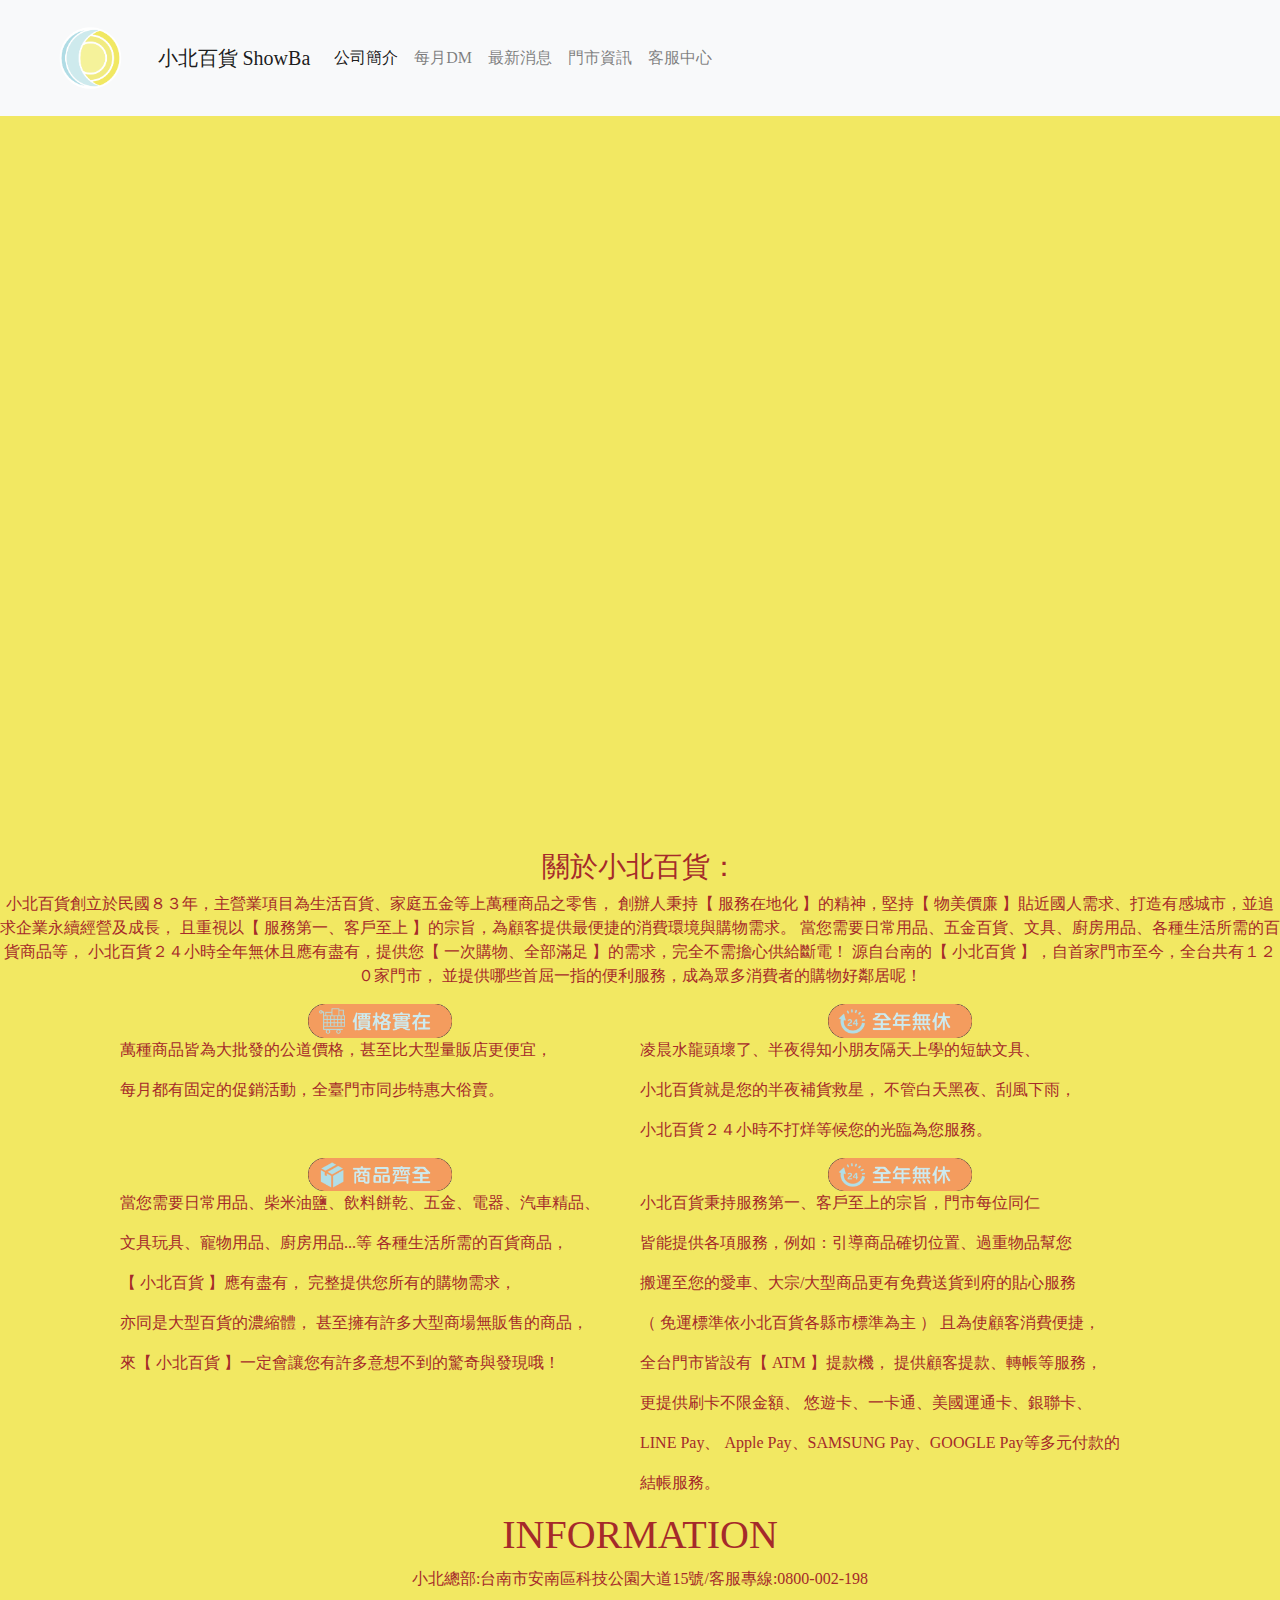
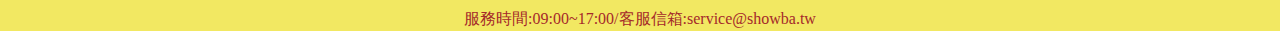
==== 01.html @ 9a7470cf "inlt" ====
<!doctype html>
<html>

<head>



    <!-- Required meta tags -->
    <meta charset="utf-8">
    <meta name="viewport" content="width=device-width, initial-scale=1, shrink-to-fit=no">

    <!-- Bootstrap CSS -->
    <link rel="stylesheet" href="https://stackpath.bootstrapcdn.com/bootstrap/4.3.1/css/bootstrap.min.css" integrity="sha384-ggOyR0iXCbMQv3Xipma34MD+dH/1fQ784/j6cY/iJTQUOhcWr7x9JvoRxT2MZw1T" crossorigin="anonymous">

    <!-- Optional JavaScript -->
    <!-- jQuery first, then Popper.js, then Bootstrap JS -->
    <script src="https://code.jquery.com/jquery-3.3.1.slim.min.js" integrity="sha384-q8i/X+965DzO0rT7abK41JStQIAqVgRVzpbzo5smXKp4YfRvH+8abtTE1Pi6jizo" crossorigin="anonymous"></script>
    <script src="https://cdnjs.cloudflare.com/ajax/libs/popper.js/1.14.7/umd/popper.min.js" integrity="sha384-UO2eT0CpHqdSJQ6hJty5KVphtPhzWj9WO1clHTMGa3JDZwrnQq4sF86dIHNDz0W1" crossorigin="anonymous"></script>
    <script src="https://stackpath.bootstrapcdn.com/bootstrap/4.3.1/js/bootstrap.min.js" integrity="sha384-JjSmVgyd0p3pXB1rRibZUAYoIIy6OrQ6VrjIEaFf/nJGzIxFDsf4x0xIM+B07jRM" crossorigin="anonymous"></script>

    <!-- CSS -->
    <link href="./css/allpage.css" rel="stylesheet">


    <title>小北百貨 ShowBa</title>
</head>

<body>
    <div class="header1">
        <header>
            <nav class="navbar navbar-expand-md navbar-light bg-light fixed-top header ">
                <img class="img_logo" src="./img/logo.png">
                <a class="navbar-brand" href="index.html">小北百貨 ShowBa</a>
                <button class="navbar-toggler" type="button" data-toggle="collapse" data-target="#navbarCollapse" aria-controls="navbarCollapse" aria-expanded="false" aria-label="Toggle navigation">
                    <span class="navbar-toggler-icon"></span>
                </button>

                <div class="collapse navbar-collapse" id="navbarCollapse">
                    <ul class="navbar-nav mr-auto">
                        <li class="nav-item active">
                            <a class="nav-link" href="01.html"> 公司簡介 <span class="sr-only">(current)</span></a>
                        </li>
                        <li class="nav-item">
                            <a class="nav-link" href="#"> 每月DM </a>
                        </li>
                        <li class="nav-item">
                            <a class="nav-link" href="03.html"> 最新消息 </a>
                        </li>
                        <li class="nav-item">
                            <a class="nav-link" href="04.html"> 門市資訊</a>
                        </li>
                        <li class="nav-item">
                            <a class="nav-link" href="05.html"> 客服中心 </a>
                        </li>
                    </ul>
                </div>
            </nav>
        </header>
    </div>


    <div class="about">
        <div class="video-container">
            <iframe width="1602" height="635" src="https://www.youtube.com/embed/EbrSCSl0Kho" frameborder="0" allow="accelerometer; autoplay; encrypted-media; gyroscope; picture-in-picture" allowfullscreen></iframe>
        </div>
        <h3>關於小北百貨：</h3>

        <p style="color: brown;">小北百貨創立於民國８３年，主營業項目為生活百貨、家庭五金等上萬種商品之零售， 創辦人秉持【 服務在地化 】的精神，堅持【 物美價廉 】貼近國人需求、打造有感城市，並追求企業永續經營及成長， 且重視以【 服務第一、客戶至上 】的宗旨，為顧客提供最便捷的消費環境與購物需求。 當您需要日常用品、五金百貨、文具、廚房用品、各種生活所需的百貨商品等， 小北百貨２４小時全年無休且應有盡有，提供您【 一次購物、全部滿足 】的需求，完全不需擔心供給斷電！ 源自台南的【 小北百貨 】，自首家門市至今，全台共有１２０家門市， 並提供哪些首屈一指的便利服務，成為眾多消費者的購物好鄰居呢！</p>

        <div class="row justify-content-center">
            <div>
                <img class="img_about col-md-4" src="./img/1.png">
                <p style="color: brown ;text-align:left;">萬種商品皆為大批發的公道價格，甚至比大型量販店更便宜，
                    <p style="color: brown;text-align:left;">每月都有固定的促銷活動，全臺門市同步特惠大俗賣。</p>

            </div>
            <div> <img class="img_about col-md-4" src="./img/4.png">
                <p style="color: brown;text-align:left;">凌晨水龍頭壞了、半夜得知小朋友隔天上學的短缺文具、<p style="color: brown;text-align:left;"> 小北百貨就是您的半夜補貨救星， 不管白天黑夜、刮風下雨， <p style="color: brown;text-align:left;">小北百貨２４小時不打烊等候您的光臨為您服務。</p>
            </div>

            <div class="row justify-content-center">

                <div> <img class="img_about col-md-4" src="./img/3.png">
                   <p style="color: brown;text-align:left;">當您需要日常用品、柴米油鹽、飲料餅乾、五金、電器、汽車精品、 <p style="color: brown;text-align:left;">文具玩具、寵物用品、廚房用品...等 各種生活所需的百貨商品，<p style="color: brown;text-align:left;">【 小北百貨 】應有盡有， 完整提供您所有的購物需求，<p style="color: brown;text-align:left;">亦同是大型百貨的濃縮體， 甚至擁有許多大型商場無販售的商品，<p style="color: brown;text-align:left;">來【 小北百貨 】一定會讓您有許多意想不到的驚奇與發現哦！


                </div>
                <div> <img class="img_about col-md-4" src="./img/4.png">
                    <p style="color: brown;text-align:left;">小北百貨秉持服務第一、客戶至上的宗旨，門市每位同仁<p style="color: brown;text-align:left;">皆能提供各項服務，例如：引導商品確切位置、過重物品幫您<p style="color: brown;text-align:left;">搬運至您的愛車、大宗/大型商品更有免費送貨到府的貼心服務 <p style="color: brown;text-align:left;">（ 免運標準依小北百貨各縣市標準為主 ） 且為使顧客消費便捷，<p style="color: brown;text-align:left;">全台門市皆設有【 ATM 】提款機， 提供顧客提款、轉帳等服務，<p style="color: brown;text-align:left;">更提供刷卡不限金額、 悠遊卡、一卡通、美國運通卡、銀聯卡、<p style="color: brown;text-align:left;">LINE Pay、 Apple Pay、SAMSUNG Pay、GOOGLE Pay等多元付款的<p style="color: brown;text-align:left;">結帳服務。
                </div>

            </div>
        </div>
    </div>



<footer class="navbar-fixed-bottom"
>
 <div class="container">
     <h1>INFORMATION</h1>
        <p style="color: brown;">小北總部:台南市安南區科技公園大道15號/客服專線:0800-002-198</p>
        <p style="color: brown;">服務時間:09:00~17:00/客服信箱:service@showba.tw</p>
  </div>
</footer>




</body>

</html>
---- css/allpage.css ----
html,
body {
	font-family: Microsoft JhengHei;
	height: 100%;
	background-color: #f2e862;
	color: #fff;
}

.navbar{	background-color: #f29b5e;
}

.header1{
 height:auto;
height: 100px;
 background-color: #f29b5e;   
}

h3{color: brown;}
h1{color: brown;}
h5 {color: brown;}

.text-center{color: brown;}
.collapse{width: auto;
height: auto;}

a,
a:focus,
a:hover {
	color: #fff;
	text-decoration: none;
}



.img_logo{
	height: 100px;
}

.carousel .carousel-item {
  height:auto;
}

.carousel .carousel-item img {
  min-height: 100vmin;
  max-height: 100vmax;
  object-fit: cover;
}


<!--頁底-->

.main .header{
  width: 100%;
  height: 150px;
  text-align: center;
  background: blue;
}
.main .content{
  width: 100%;
  height: 150px;
  text-align: center;
  background: #f40;
}


.card-columns {
  @include media-breakpoint-only(lg) {
    column-count: 4;
  }
  @include media-breakpoint-only(xl) {
    column-count: 5;
  }
}

.img-responsive{width: 100%;
    height: 150px;}

.container{text-align: center;}
.about{text-align: center;}
.row{text-align: center;}
.about {
width:100%; 　   /*整個頁面區塊的寬度*/
margin:100%;   /*15px：上下邊緣距離 auto：左右隨畫面自動水平置中*/
}



<style type="text/css"> 
/*固定頁頭 Start--------------*/
#fixed-top {
width: 100%;
height: 40px; /* 視情況而定(本例依圖片高度而設定) */
position: fixed;
top: 0px;
z-index: 2;
}
#fixed-top {
width: 100%;
height: 40px; /* 視情況而定(本例依圖片高度而設定) */
position: absolute;
bottom: 0px;
}
header {
width: 100%;
height: 40px; /* 視情況而定(本例依圖片高度而設定) */
margin: 0 auto;
position: relative;
z-index: 1;
    background-color:#f29b5e; 
} 
 



.video-container {

position: relative;

padding-bottom: 56.25%;

padding-top: 30px;

height: 0;

overflow: hidden;

}

.video-container iframe, .video-container object, .video-container embed {

position: absolute;

top: 0;left: 0;

width: 100%;

height: 100%;}



.btn-prima{background-color:#f29b5e; }

.container{
  margin: 0 auto;
  width: 1000px;
}



.google-maps {
  position: relative;
  padding-bottom: 75%; /* 此為地圖長寬比 */
  height: 0;
  overflow: hidden;
}
@media (max-width: 599px) {
  .google-maps {
    position: relative;
    padding-bottom: 75%; /* 此為地圖長寬比 */
    height: 0;
    overflow: hidden;
  }
  .google-maps iframe {
    position: absolute;
    top: 0;
    left: 0;
    width: 100% !important;
    height: 100% !important;
  }
}
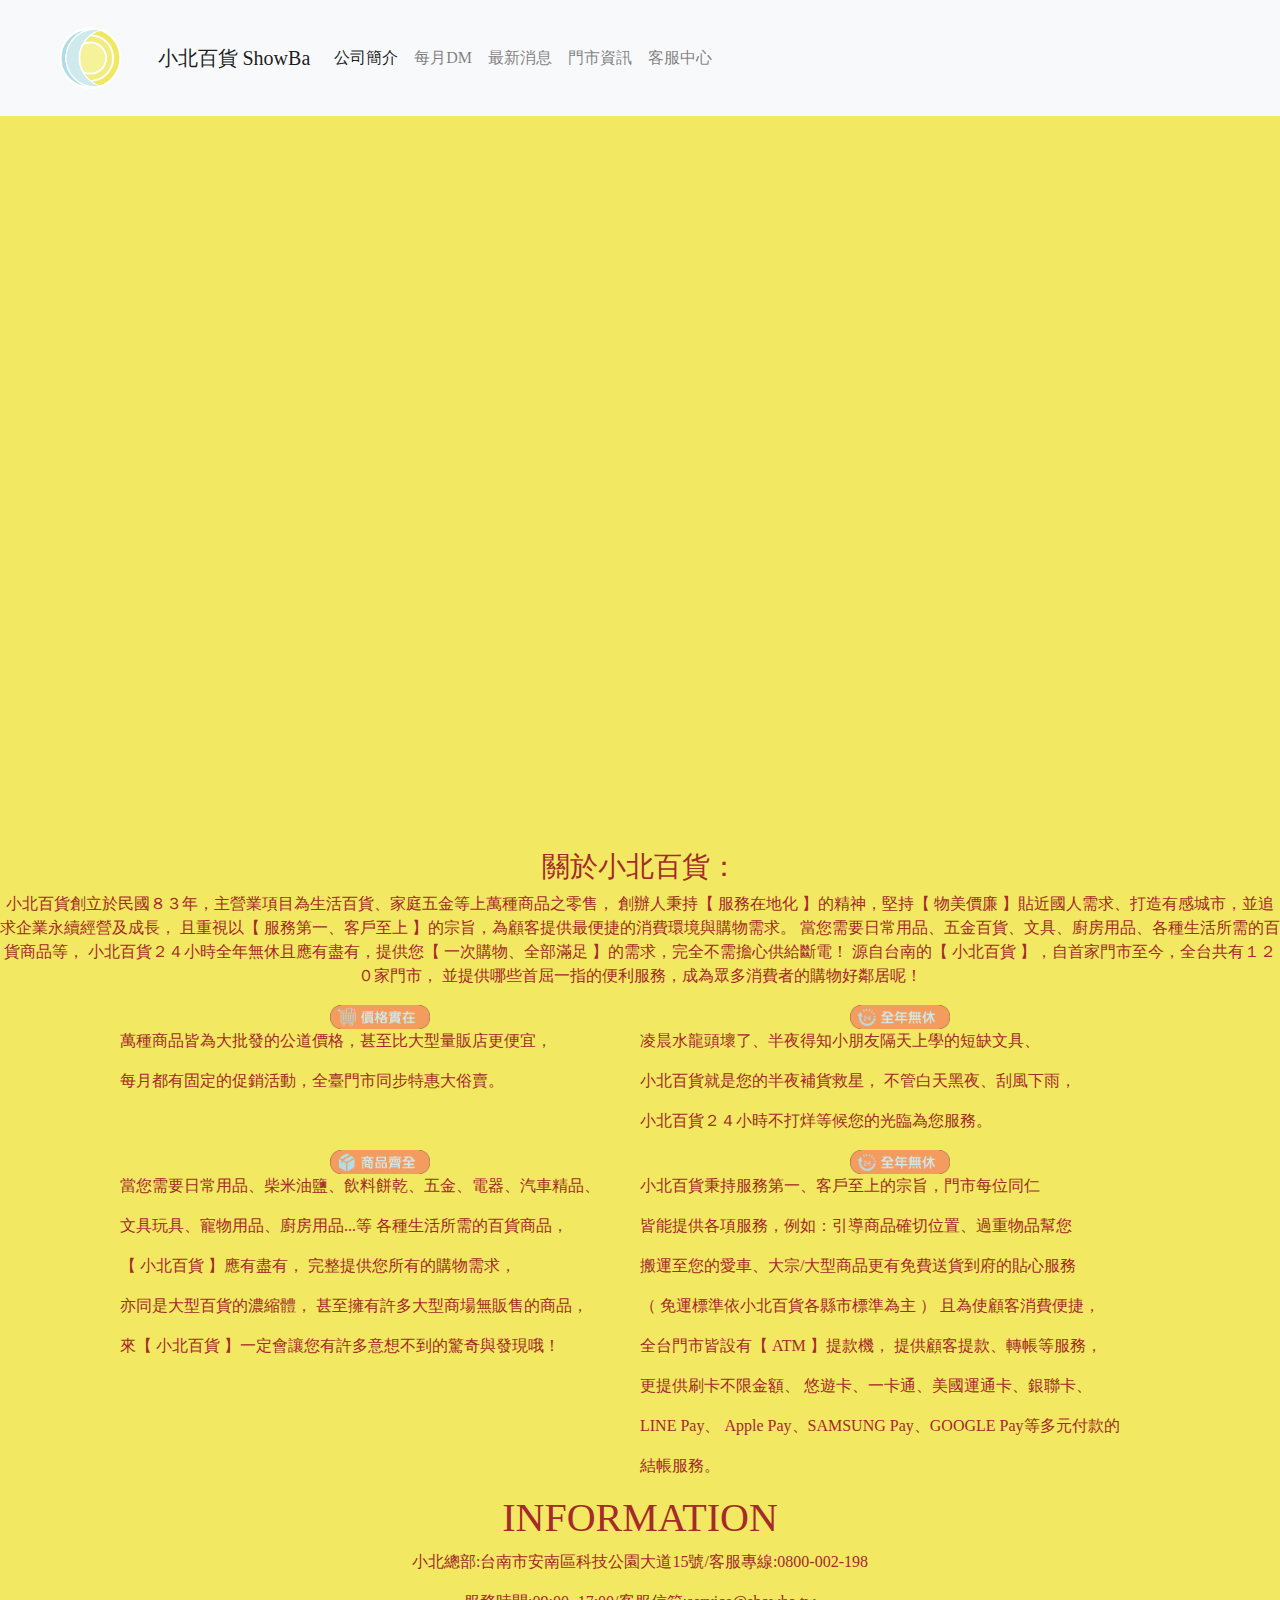
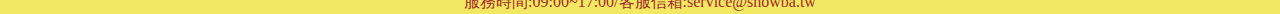
==== commit ec291b12: "Update 01.html" ====
--- a/01.html
+++ b/01.html
@@ -31,14 +31,12 @@
             <nav class="navbar navbar-expand-md navbar-light bg-light fixed-top header ">
                 <img class="img_logo" src="./img/logo.png">
                 <a class="navbar-brand" href="index.html">小北百貨 ShowBa</a>
-                <button class="navbar-toggler" type="button" data-toggle="collapse" data-target="#navbarCollapse" aria-controls="navbarCollapse" aria-expanded="false" aria-label="Toggle navigation">
-                    <span class="navbar-toggler-icon"></span>
-                </button>
+                
 
                 <div class="collapse navbar-collapse" id="navbarCollapse">
                     <ul class="navbar-nav mr-auto">
                         <li class="nav-item active">
-                            <a class="nav-link" href="01.html"> 公司簡介 <span class="sr-only">(current)</span></a>
+                            <a class="nav-link" href="01.html"> 公司簡介 </a>
                         </li>
                         <li class="nav-item">
                             <a class="nav-link" href="#"> 每月DM </a>
@@ -69,23 +67,23 @@
 
         <div class="row justify-content-center">
             <div>
-                <img class="img_about col-md-4" src="./img/1.png">
+                <img class="img_about col-md-3" src="./img/1.png">
                 <p style="color: brown ;text-align:left;">萬種商品皆為大批發的公道價格，甚至比大型量販店更便宜，
                     <p style="color: brown;text-align:left;">每月都有固定的促銷活動，全臺門市同步特惠大俗賣。</p>
 
             </div>
-            <div> <img class="img_about col-md-4" src="./img/4.png">
+            <div> <img class="img_about col-md-3" src="./img/4.png">
                 <p style="color: brown;text-align:left;">凌晨水龍頭壞了、半夜得知小朋友隔天上學的短缺文具、<p style="color: brown;text-align:left;"> 小北百貨就是您的半夜補貨救星， 不管白天黑夜、刮風下雨， <p style="color: brown;text-align:left;">小北百貨２４小時不打烊等候您的光臨為您服務。</p>
             </div>
 
             <div class="row justify-content-center">
 
-                <div> <img class="img_about col-md-4" src="./img/3.png">
+                <div> <img class="img_about col-md-3" src="./img/3.png">
                    <p style="color: brown;text-align:left;">當您需要日常用品、柴米油鹽、飲料餅乾、五金、電器、汽車精品、 <p style="color: brown;text-align:left;">文具玩具、寵物用品、廚房用品...等 各種生活所需的百貨商品，<p style="color: brown;text-align:left;">【 小北百貨 】應有盡有， 完整提供您所有的購物需求，<p style="color: brown;text-align:left;">亦同是大型百貨的濃縮體， 甚至擁有許多大型商場無販售的商品，<p style="color: brown;text-align:left;">來【 小北百貨 】一定會讓您有許多意想不到的驚奇與發現哦！
 
 
                 </div>
-                <div> <img class="img_about col-md-4" src="./img/4.png">
+                <div> <img class="img_about col-md-3" src="./img/4.png">
                     <p style="color: brown;text-align:left;">小北百貨秉持服務第一、客戶至上的宗旨，門市每位同仁<p style="color: brown;text-align:left;">皆能提供各項服務，例如：引導商品確切位置、過重物品幫您<p style="color: brown;text-align:left;">搬運至您的愛車、大宗/大型商品更有免費送貨到府的貼心服務 <p style="color: brown;text-align:left;">（ 免運標準依小北百貨各縣市標準為主 ） 且為使顧客消費便捷，<p style="color: brown;text-align:left;">全台門市皆設有【 ATM 】提款機， 提供顧客提款、轉帳等服務，<p style="color: brown;text-align:left;">更提供刷卡不限金額、 悠遊卡、一卡通、美國運通卡、銀聯卡、<p style="color: brown;text-align:left;">LINE Pay、 Apple Pay、SAMSUNG Pay、GOOGLE Pay等多元付款的<p style="color: brown;text-align:left;">結帳服務。
                 </div>
 
--- a/css/allpage.css
+++ b/css/allpage.css
@@ -14,6 +14,9 @@
 height: 100px;
  background-color: #f29b5e;   
 }
+
+
+
 
 h3{color: brown;}
 h1{color: brown;}
@@ -142,7 +145,7 @@
 
 .container{
   margin: 0 auto;
-  width: 1000px;
+  width: auto;
 }
 
 
@@ -170,3 +173,7 @@
 }
 
 
+/*CSS RWD*/
+
+
+
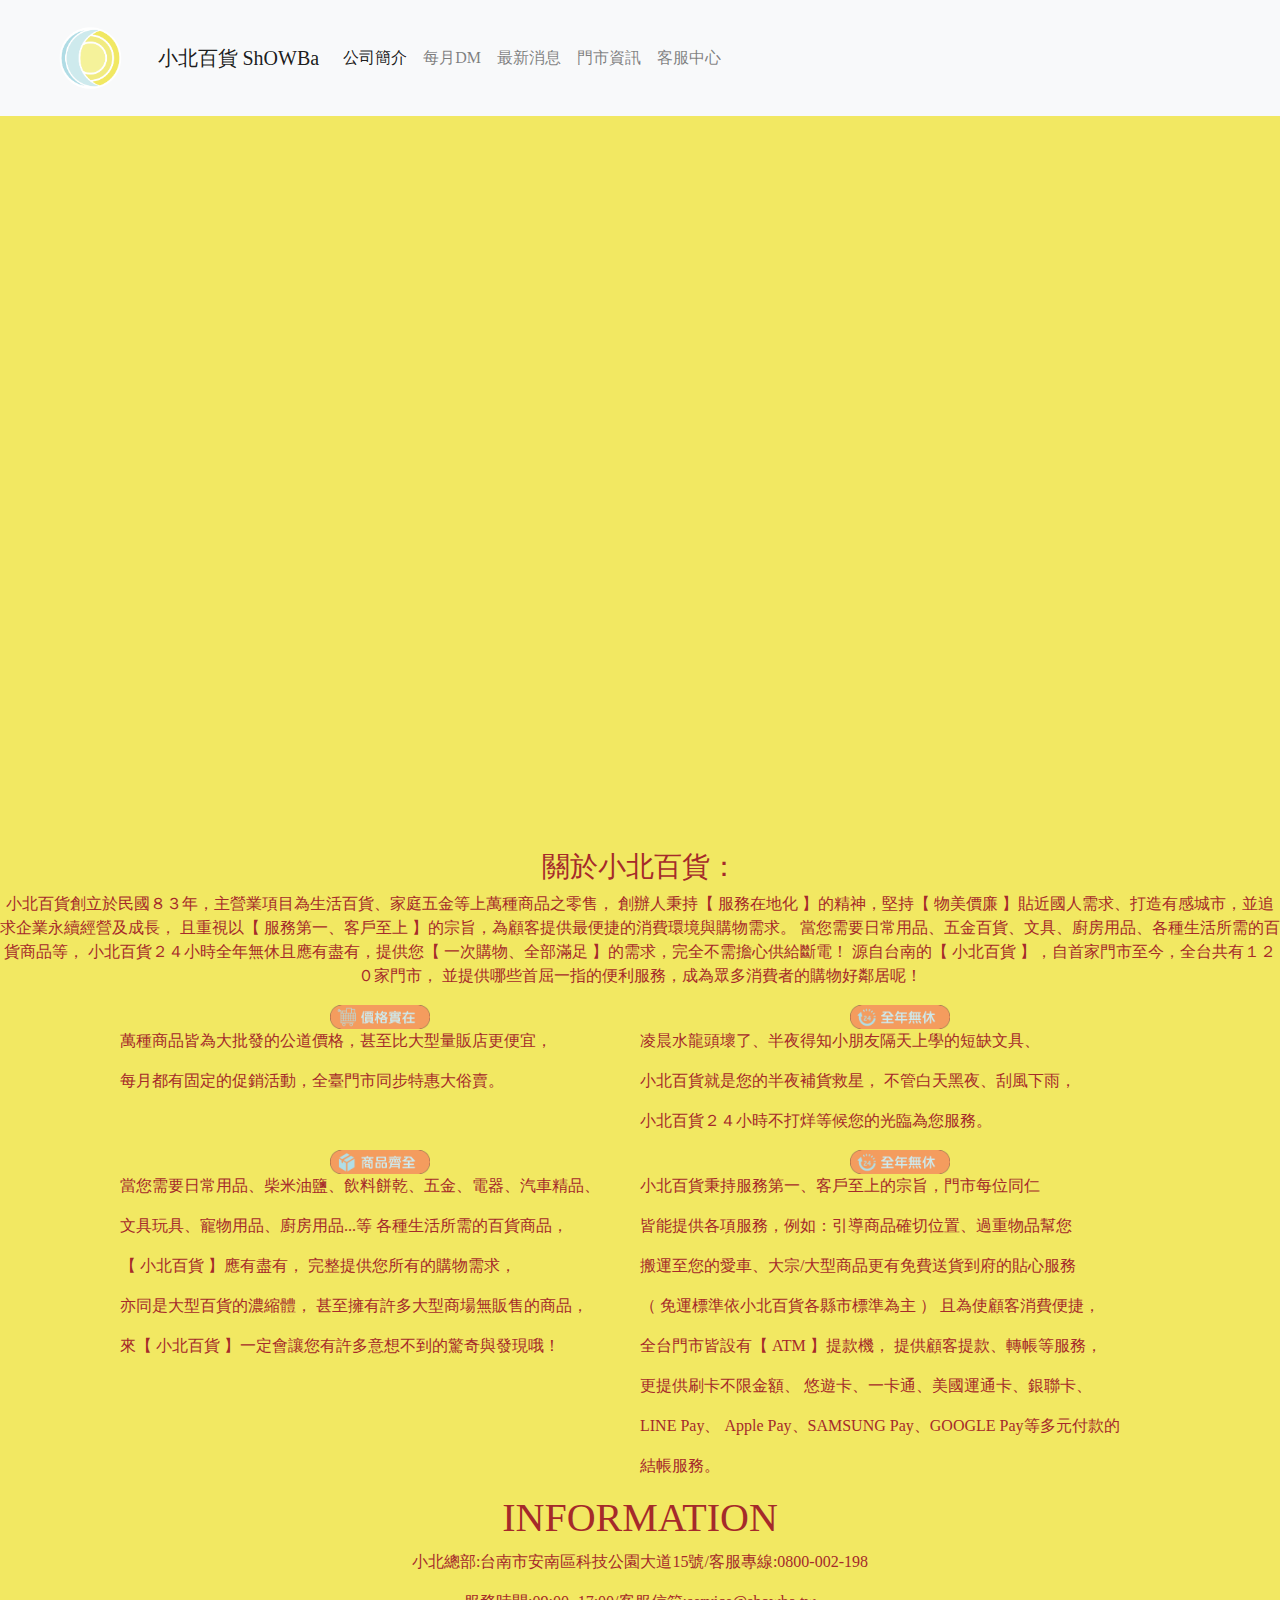
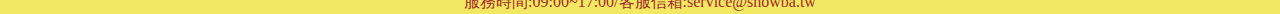
==== commit 82990271: "Update 01.html" ====
--- a/01.html
+++ b/01.html
@@ -30,7 +30,7 @@
         <header>
             <nav class="navbar navbar-expand-md navbar-light bg-light fixed-top header ">
                 <img class="img_logo" src="./img/logo.png">
-                <a class="navbar-brand" href="index.html">小北百貨 ShowBa</a>
+                <a class="navbar-brand" href="index.html">小北百貨 ShOWBa</a>
                 
 
                 <div class="collapse navbar-collapse" id="navbarCollapse">
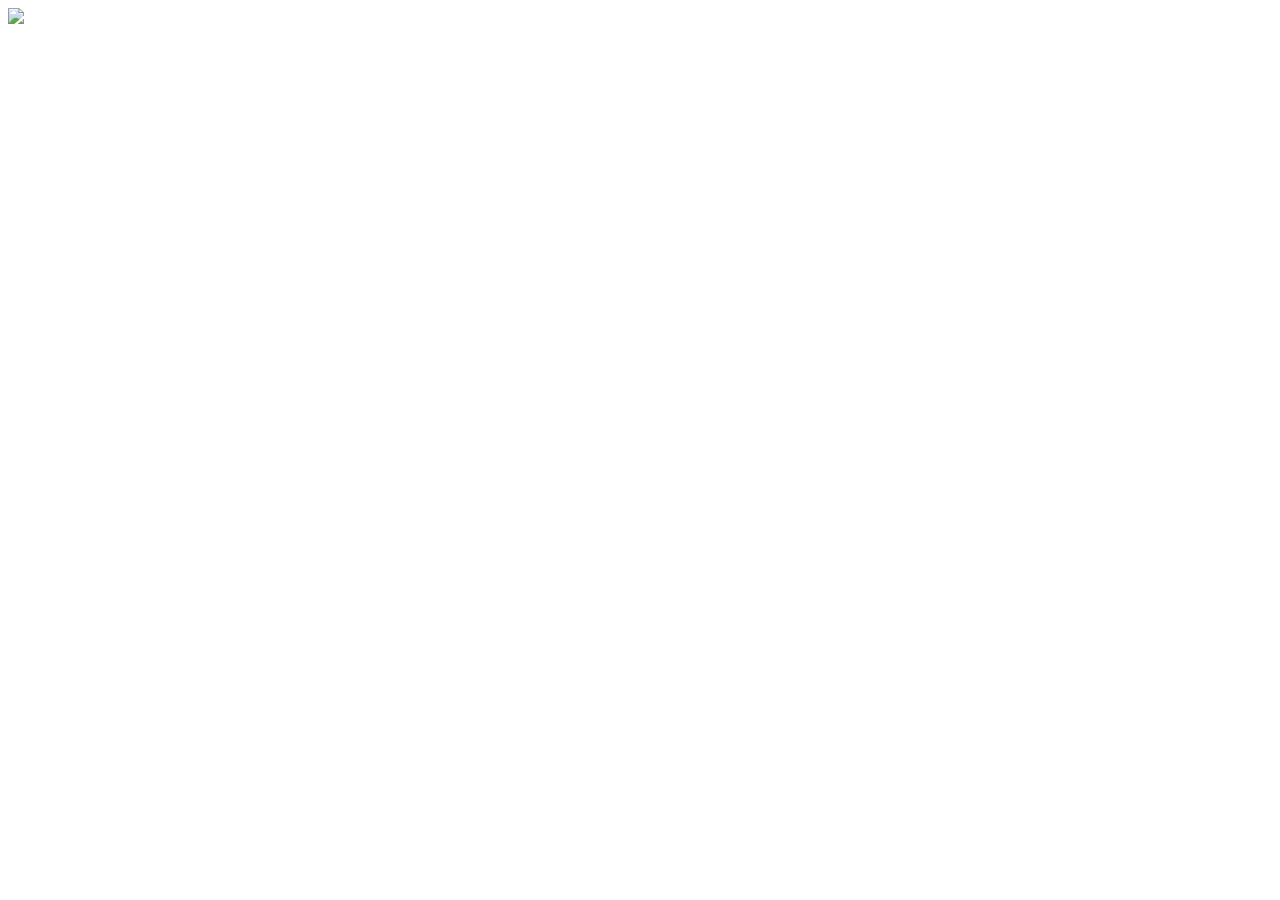
==== commit f18c8f3c: "Update 01.html" ====
--- a/01.html
+++ b/01.html
@@ -1,110 +1,105 @@
-<!doctype html>
 <html>
 
+
 <head>
+    
+    
+   
+    
+ <meta charset="utf-8">
+<meta http-equiv="X-UA-Compatible" content="IE=edge">
+<meta name="viewport" content="width=device-width, initial-scale=1">  
+    
+    
+
+    
+    <meta charset="UTF-8">
+    <meta name="viewport" content="width=device-width, initial-scale=1.0">
+    <meta http-equiv="X-UA-Compatible" content="ie=edge">
+    <link rel="stylesheet" href="css/all.css">
+
+
+    <link rel="stylesheet" href="https://cdnjs.cloudflare.com/ajax/libs/font-awesome/5.11.2/css/all.css">
+    <script src="js/jquery-3.4.1.min.js"></script>
+    <script src="js/all.js"></script>
+    <title>offcanvas_menu</title>
+    
+    <link rel=stylesheet type="text/css" href="stylesheet.css">
+
+    <style>
+         element.style{    display: flex;
+    margin: 0;}
+        #top-menu {
+            box-shadow:4px 4px 3px rgba(20%,20%,40%,0.5);
+
+            left: 0;
+            right: 0;
+            top: 0;
+           //* background-color:rgba(255,255,0,0.5); /*透明效果*/
+        }
+
+        #top-menu li {
+            float: left;
+            list-style: none;
+       }
+
+        #top-menu a {
+            display: block;
+            padding: 5px 25px 7px 25px;
+            text-align: center;
+            -webkit-transition: .5s all ease-out;
+            -moz-transition: .5s all ease-out;
+            transition: .5s all ease-out;
+            color: #aaa;
+            text-decoration: none;
+        }
+
+        #top-menu a:hover {
+            color: #000;
+        }
+
+        #top-menu li.active a {
+            border-bottom: 3px solid #333;
+            color: red;
+        }
+
+        #foo {
+            position: absolute;
+            top: 400px;
+        }
+
+        #bar {
+            position: absolute;
+            top: 800px;
+        }
+
+        #baz {
+            position: absolute;
+            top: 1200px;
+        }
+    </style>
+    
+    
+   
+</head>
+
+
+    
+    
+<body>
+    
+ <a href=""><img src="https://scontent.ftpe7-4.fna.fbcdn.net/v/t1.15752-9/134090808_155961082948818_863306406506903106_n.png?_nc_cat=105&ccb=2&_nc_sid=ae9488&_nc_ohc=9fKauOHGTegAX-CYIgY&_nc_ht=scontent.ftpe7-4.fna&oh=bb5a86862a7f0136e442b83a12ec661c&oe=6017BDD4"></a>
+
+   
+
+    
+    
 
 
 
-    <!-- Required meta tags -->
-    <meta charset="utf-8">
-    <meta name="viewport" content="width=device-width, initial-scale=1, shrink-to-fit=no">
-
-    <!-- Bootstrap CSS -->
-    <link rel="stylesheet" href="https://stackpath.bootstrapcdn.com/bootstrap/4.3.1/css/bootstrap.min.css" integrity="sha384-ggOyR0iXCbMQv3Xipma34MD+dH/1fQ784/j6cY/iJTQUOhcWr7x9JvoRxT2MZw1T" crossorigin="anonymous">
-
-    <!-- Optional JavaScript -->
-    <!-- jQuery first, then Popper.js, then Bootstrap JS -->
-    <script src="https://code.jquery.com/jquery-3.3.1.slim.min.js" integrity="sha384-q8i/X+965DzO0rT7abK41JStQIAqVgRVzpbzo5smXKp4YfRvH+8abtTE1Pi6jizo" crossorigin="anonymous"></script>
-    <script src="https://cdnjs.cloudflare.com/ajax/libs/popper.js/1.14.7/umd/popper.min.js" integrity="sha384-UO2eT0CpHqdSJQ6hJty5KVphtPhzWj9WO1clHTMGa3JDZwrnQq4sF86dIHNDz0W1" crossorigin="anonymous"></script>
-    <script src="https://stackpath.bootstrapcdn.com/bootstrap/4.3.1/js/bootstrap.min.js" integrity="sha384-JjSmVgyd0p3pXB1rRibZUAYoIIy6OrQ6VrjIEaFf/nJGzIxFDsf4x0xIM+B07jRM" crossorigin="anonymous"></script>
-
-    <!-- CSS -->
-    <link href="./css/allpage.css" rel="stylesheet">
+    
+    
+</body>
 
 
-    <title>小北百貨 ShowBa</title>
-</head>
-
-<body>
-    <div class="header1">
-        <header>
-            <nav class="navbar navbar-expand-md navbar-light bg-light fixed-top header ">
-                <img class="img_logo" src="./img/logo.png">
-                <a class="navbar-brand" href="index.html">小北百貨 ShOWBa</a>
-                
-
-                <div class="collapse navbar-collapse" id="navbarCollapse">
-                    <ul class="navbar-nav mr-auto">
-                        <li class="nav-item active">
-                            <a class="nav-link" href="01.html"> 公司簡介 </a>
-                        </li>
-                        <li class="nav-item">
-                            <a class="nav-link" href="#"> 每月DM </a>
-                        </li>
-                        <li class="nav-item">
-                            <a class="nav-link" href="03.html"> 最新消息 </a>
-                        </li>
-                        <li class="nav-item">
-                            <a class="nav-link" href="04.html"> 門市資訊</a>
-                        </li>
-                        <li class="nav-item">
-                            <a class="nav-link" href="05.html"> 客服中心 </a>
-                        </li>
-                    </ul>
-                </div>
-            </nav>
-        </header>
-    </div>
-
-
-    <div class="about">
-        <div class="video-container">
-            <iframe width="1602" height="635" src="https://www.youtube.com/embed/EbrSCSl0Kho" frameborder="0" allow="accelerometer; autoplay; encrypted-media; gyroscope; picture-in-picture" allowfullscreen></iframe>
-        </div>
-        <h3>關於小北百貨：</h3>
-
-        <p style="color: brown;">小北百貨創立於民國８３年，主營業項目為生活百貨、家庭五金等上萬種商品之零售， 創辦人秉持【 服務在地化 】的精神，堅持【 物美價廉 】貼近國人需求、打造有感城市，並追求企業永續經營及成長， 且重視以【 服務第一、客戶至上 】的宗旨，為顧客提供最便捷的消費環境與購物需求。 當您需要日常用品、五金百貨、文具、廚房用品、各種生活所需的百貨商品等， 小北百貨２４小時全年無休且應有盡有，提供您【 一次購物、全部滿足 】的需求，完全不需擔心供給斷電！ 源自台南的【 小北百貨 】，自首家門市至今，全台共有１２０家門市， 並提供哪些首屈一指的便利服務，成為眾多消費者的購物好鄰居呢！</p>
-
-        <div class="row justify-content-center">
-            <div>
-                <img class="img_about col-md-3" src="./img/1.png">
-                <p style="color: brown ;text-align:left;">萬種商品皆為大批發的公道價格，甚至比大型量販店更便宜，
-                    <p style="color: brown;text-align:left;">每月都有固定的促銷活動，全臺門市同步特惠大俗賣。</p>
-
-            </div>
-            <div> <img class="img_about col-md-3" src="./img/4.png">
-                <p style="color: brown;text-align:left;">凌晨水龍頭壞了、半夜得知小朋友隔天上學的短缺文具、<p style="color: brown;text-align:left;"> 小北百貨就是您的半夜補貨救星， 不管白天黑夜、刮風下雨， <p style="color: brown;text-align:left;">小北百貨２４小時不打烊等候您的光臨為您服務。</p>
-            </div>
-
-            <div class="row justify-content-center">
-
-                <div> <img class="img_about col-md-3" src="./img/3.png">
-                   <p style="color: brown;text-align:left;">當您需要日常用品、柴米油鹽、飲料餅乾、五金、電器、汽車精品、 <p style="color: brown;text-align:left;">文具玩具、寵物用品、廚房用品...等 各種生活所需的百貨商品，<p style="color: brown;text-align:left;">【 小北百貨 】應有盡有， 完整提供您所有的購物需求，<p style="color: brown;text-align:left;">亦同是大型百貨的濃縮體， 甚至擁有許多大型商場無販售的商品，<p style="color: brown;text-align:left;">來【 小北百貨 】一定會讓您有許多意想不到的驚奇與發現哦！
-
-
-                </div>
-                <div> <img class="img_about col-md-3" src="./img/4.png">
-                    <p style="color: brown;text-align:left;">小北百貨秉持服務第一、客戶至上的宗旨，門市每位同仁<p style="color: brown;text-align:left;">皆能提供各項服務，例如：引導商品確切位置、過重物品幫您<p style="color: brown;text-align:left;">搬運至您的愛車、大宗/大型商品更有免費送貨到府的貼心服務 <p style="color: brown;text-align:left;">（ 免運標準依小北百貨各縣市標準為主 ） 且為使顧客消費便捷，<p style="color: brown;text-align:left;">全台門市皆設有【 ATM 】提款機， 提供顧客提款、轉帳等服務，<p style="color: brown;text-align:left;">更提供刷卡不限金額、 悠遊卡、一卡通、美國運通卡、銀聯卡、<p style="color: brown;text-align:left;">LINE Pay、 Apple Pay、SAMSUNG Pay、GOOGLE Pay等多元付款的<p style="color: brown;text-align:left;">結帳服務。
-                </div>
-
-            </div>
-        </div>
-    </div>
-
-
-
-<footer class="navbar-fixed-bottom"
->
- <div class="container">
-     <h1>INFORMATION</h1>
-        <p style="color: brown;">小北總部:台南市安南區科技公園大道15號/客服專線:0800-002-198</p>
-        <p style="color: brown;">服務時間:09:00~17:00/客服信箱:service@showba.tw</p>
-  </div>
-</footer>
-
-
-
-
-</body>
-
 </html>
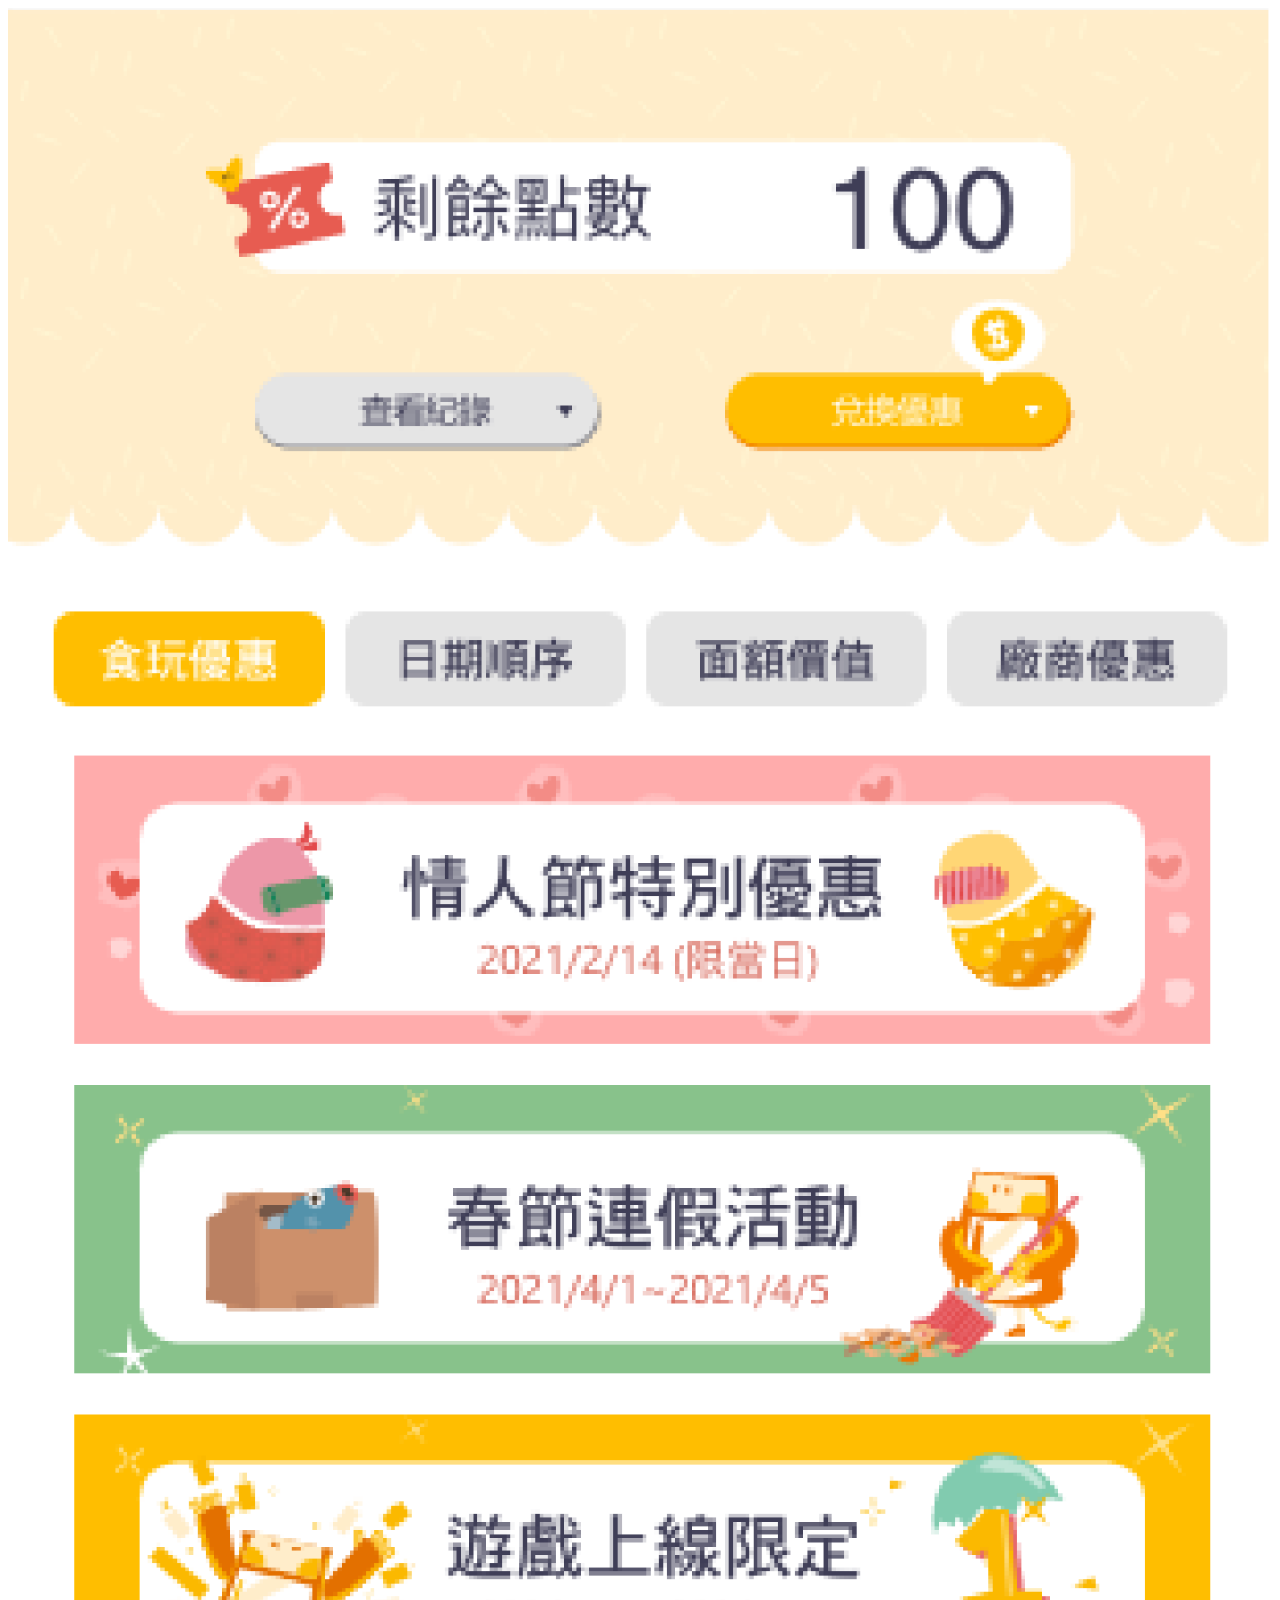
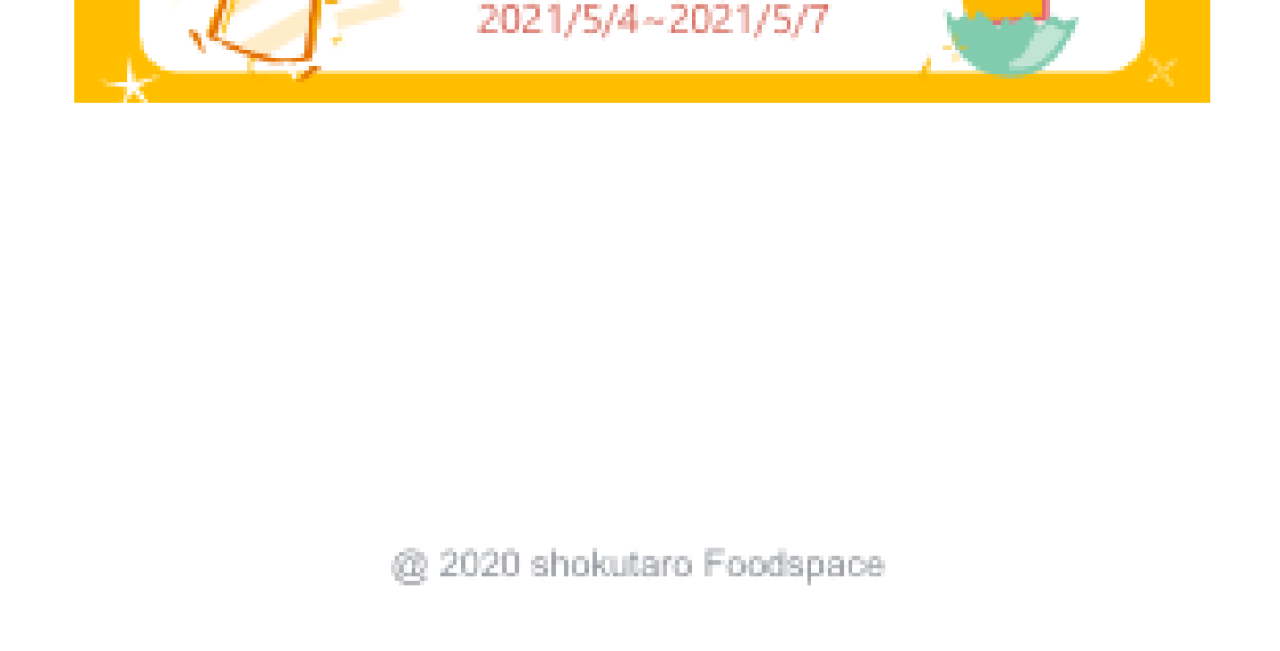
==== commit 86bbc114: "Update 01.html" ====
--- a/01.html
+++ b/01.html
@@ -1,105 +1,35 @@
-<html>
+<!doctype html>
+<html lang="en">
+
+<head>
+    <!-- Required meta tags -->
+    <meta charset="utf-8">
+    <meta name="viewport" content="width=device-width, initial-scale=1, shrink-to-fit=no">
+<link rel="stylesheet" href="https://use.fontawesome.com/releases/v5.8.2/css/all.css" integrity="sha384-oS3vJWv+0UjzBfQzYUhtDYW+Pj2yciDJxpsK1OYPAYjqT085Qq/1cq5FLXAZQ7Ay" crossorigin="anonymous">
+    <!-- Bootstrap CSS -->
+    <!--<link rel="stylesheet" href="https://stackpath.bootstrapcdn.com/bootstrap/4.3.1/css/bootstrap.min.css" integrity="sha384-ggOyR0iXCbMQv3Xipma34MD+dH/1fQ784/j6cY/iJTQUOhcWr7x9JvoRxT2MZw1T" crossorigin="anonymous"> -->
+    <link href="css/bootstrap.min.css" rel="stylesheet">
+    <link href="css/starter-template.css" rel="stylesheet">
+   
+    
+    
+</head>
+<style>
+   
+      img
+{
+height: auto;
+max-width: 100%;
+}
+
+    </style>
+<body>
+    
+<img src="Image/144-01.png">
 
 
-<head>
-    
-    
    
-    
- <meta charset="utf-8">
-<meta http-equiv="X-UA-Compatible" content="IE=edge">
-<meta name="viewport" content="width=device-width, initial-scale=1">  
-    
-    
-
-    
-    <meta charset="UTF-8">
-    <meta name="viewport" content="width=device-width, initial-scale=1.0">
-    <meta http-equiv="X-UA-Compatible" content="ie=edge">
-    <link rel="stylesheet" href="css/all.css">
-
-
-    <link rel="stylesheet" href="https://cdnjs.cloudflare.com/ajax/libs/font-awesome/5.11.2/css/all.css">
-    <script src="js/jquery-3.4.1.min.js"></script>
-    <script src="js/all.js"></script>
-    <title>offcanvas_menu</title>
-    
-    <link rel=stylesheet type="text/css" href="stylesheet.css">
-
-    <style>
-         element.style{    display: flex;
-    margin: 0;}
-        #top-menu {
-            box-shadow:4px 4px 3px rgba(20%,20%,40%,0.5);
-
-            left: 0;
-            right: 0;
-            top: 0;
-           //* background-color:rgba(255,255,0,0.5); /*透明效果*/
-        }
-
-        #top-menu li {
-            float: left;
-            list-style: none;
-       }
-
-        #top-menu a {
-            display: block;
-            padding: 5px 25px 7px 25px;
-            text-align: center;
-            -webkit-transition: .5s all ease-out;
-            -moz-transition: .5s all ease-out;
-            transition: .5s all ease-out;
-            color: #aaa;
-            text-decoration: none;
-        }
-
-        #top-menu a:hover {
-            color: #000;
-        }
-
-        #top-menu li.active a {
-            border-bottom: 3px solid #333;
-            color: red;
-        }
-
-        #foo {
-            position: absolute;
-            top: 400px;
-        }
-
-        #bar {
-            position: absolute;
-            top: 800px;
-        }
-
-        #baz {
-            position: absolute;
-            top: 1200px;
-        }
-    </style>
-    
-    
-   
-</head>
-
-
-    
-    
-<body>
-    
- <a href=""><img src="https://scontent.ftpe7-4.fna.fbcdn.net/v/t1.15752-9/134090808_155961082948818_863306406506903106_n.png?_nc_cat=105&ccb=2&_nc_sid=ae9488&_nc_ohc=9fKauOHGTegAX-CYIgY&_nc_ht=scontent.ftpe7-4.fna&oh=bb5a86862a7f0136e442b83a12ec661c&oe=6017BDD4"></a>
-
-   
-
-    
-    
-
-
-
-    
-    
+  
 </body>
 
-
 </html>
